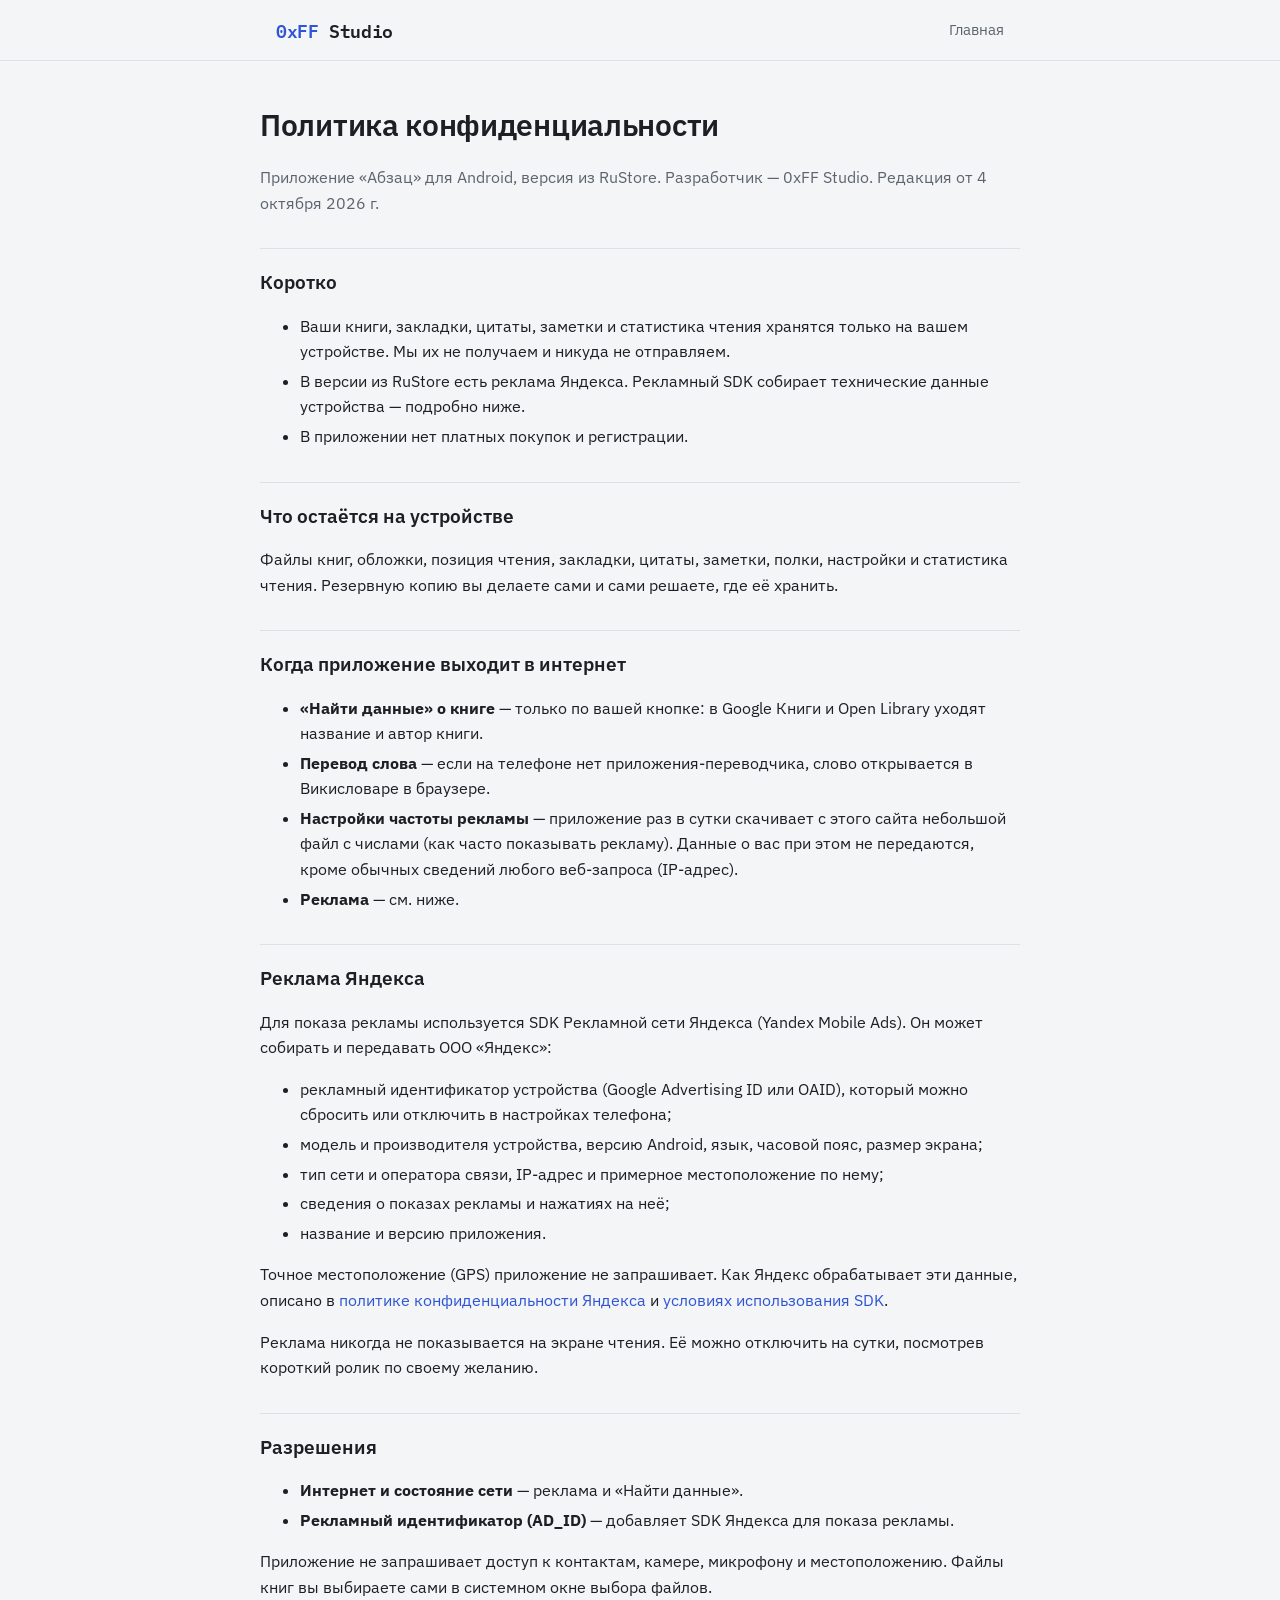
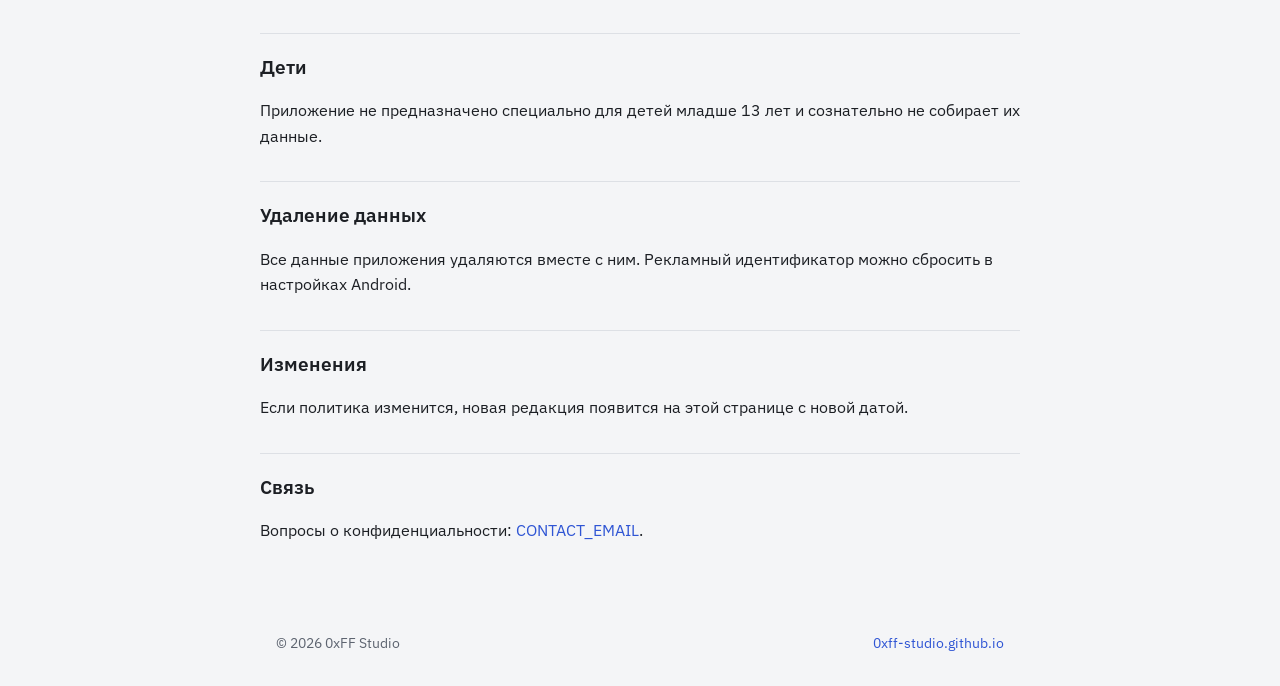
==== privacy.html @ 7587f191 "Сайт 0xFF Studio: главная, политика конфиденциальности Абзаца, настройки рекламы" ====
<!doctype html>
<html lang="ru">
<head>
<meta charset="utf-8">
<meta name="viewport" content="width=device-width, initial-scale=1">
<title>Политика конфиденциальности — Абзац</title>
<link rel="icon" href="abzac/icon.png">
<link rel="preconnect" href="https://fonts.googleapis.com">
<link rel="preconnect" href="https://fonts.gstatic.com" crossorigin>
<link href="https://fonts.googleapis.com/css2?family=IBM+Plex+Mono:wght@600&family=IBM+Plex+Sans:wght@400;500;600&display=swap" rel="stylesheet">
<link rel="stylesheet" href="style.css">
</head>
<body>
<header class="top">
  <div class="wrap">
    <a class="logo" href="./"><b>0xFF</b> Studio</a>
    <nav><a href="./">Главная</a></nav>
  </div>
</header>

<main class="wrap doc">
<h1>Политика конфиденциальности</h1>
<p class="muted">Приложение «Абзац» для Android, версия из RuStore. Разработчик — 0xFF Studio.
Редакция от 4 октября 2026 г.</p>

<h2>Коротко</h2>
<ul>
  <li>Ваши книги, закладки, цитаты, заметки и статистика чтения хранятся только на вашем устройстве.
    Мы их не получаем и никуда не отправляем.</li>
  <li>В версии из RuStore есть реклама Яндекса. Рекламный SDK собирает технические данные устройства —
    подробно ниже.</li>
  <li>В приложении нет платных покупок и регистрации.</li>
</ul>

<h2>Что остаётся на устройстве</h2>
<p>Файлы книг, обложки, позиция чтения, закладки, цитаты, заметки, полки, настройки и статистика чтения.
Резервную копию вы делаете сами и сами решаете, где её хранить.</p>

<h2>Когда приложение выходит в интернет</h2>
<ul>
  <li><b>«Найти данные» о книге</b> — только по вашей кнопке: в Google Книги и Open Library уходят
    название и автор книги.</li>
  <li><b>Перевод слова</b> — если на телефоне нет приложения-переводчика, слово открывается
    в Викисловаре в браузере.</li>
  <li><b>Настройки частоты рекламы</b> — приложение раз в сутки скачивает с этого сайта небольшой файл
    с числами (как часто показывать рекламу). Данные о вас при этом не передаются, кроме обычных
    сведений любого веб-запроса (IP-адрес).</li>
  <li><b>Реклама</b> — см. ниже.</li>
</ul>

<h2>Реклама Яндекса</h2>
<p>Для показа рекламы используется SDK Рекламной сети Яндекса (Yandex Mobile Ads). Он может собирать
и передавать ООО «Яндекс»:</p>
<ul>
  <li>рекламный идентификатор устройства (Google Advertising ID или OAID), который можно сбросить
    или отключить в настройках телефона;</li>
  <li>модель и производителя устройства, версию Android, язык, часовой пояс, размер экрана;</li>
  <li>тип сети и оператора связи, IP-адрес и примерное местоположение по нему;</li>
  <li>сведения о показах рекламы и нажатиях на неё;</li>
  <li>название и версию приложения.</li>
</ul>
<p>Точное местоположение (GPS) приложение не запрашивает. Как Яндекс обрабатывает эти данные,
описано в <a href="https://yandex.ru/legal/confidential/">политике конфиденциальности Яндекса</a>
и <a href="https://yandex.ru/legal/mobileads_sdk_agreement/">условиях использования SDK</a>.</p>
<p>Реклама никогда не показывается на экране чтения. Её можно отключить на сутки,
посмотрев короткий ролик по своему желанию.</p>

<h2>Разрешения</h2>
<ul>
  <li><b>Интернет и состояние сети</b> — реклама и «Найти данные».</li>
  <li><b>Рекламный идентификатор (AD_ID)</b> — добавляет SDK Яндекса для показа рекламы.</li>
</ul>
<p>Приложение не запрашивает доступ к контактам, камере, микрофону и местоположению.
Файлы книг вы выбираете сами в системном окне выбора файлов.</p>

<h2>Дети</h2>
<p>Приложение не предназначено специально для детей младше 13 лет и сознательно не собирает
их данные.</p>

<h2>Удаление данных</h2>
<p>Все данные приложения удаляются вместе с ним. Рекламный идентификатор можно сбросить
в настройках Android.</p>

<h2>Изменения</h2>
<p>Если политика изменится, новая редакция появится на этой странице с новой датой.</p>

<h2>Связь</h2>
<p>Вопросы о конфиденциальности: <a href="mailto:CONTACT_EMAIL">CONTACT_EMAIL</a>.</p>
</main>

<footer>
  <div class="wrap">
    <span>© 2026 0xFF Studio</span>
    <a href="./">0xff-studio.github.io</a>
  </div>
</footer>
</body>
</html>
---- style.css ----
:root {
  --bg: #f4f5f7;
  --surface: #ffffff;
  --text: #1c1f24;
  --muted: #5d6470;
  --line: #dde0e5;
  --accent: #2f55d4;
  --accent-soft: rgba(47, 85, 212, .08);
}
@media (prefers-color-scheme: dark) {
  :root {
    --bg: #131518;
    --surface: #1b1e22;
    --text: #e9ebee;
    --muted: #9aa1ab;
    --line: #2b2f35;
    --accent: #8ea6ff;
    --accent-soft: rgba(142, 166, 255, .10);
  }
}
* { box-sizing: border-box; }
html { -webkit-text-size-adjust: 100%; }
body {
  margin: 0;
  background: var(--bg);
  color: var(--text);
  font: 16px/1.6 "IBM Plex Sans", system-ui, -apple-system, "Segoe UI", sans-serif;
}
a { color: var(--accent); text-decoration: none; }
a:hover { text-decoration: underline; }
.wrap { max-width: 760px; margin: 0 auto; padding: 0 16px; }

header.top { border-bottom: 1px solid var(--line); }
header.top .wrap { display: flex; align-items: center; justify-content: space-between; height: 60px; }
.logo { font-family: "IBM Plex Mono", ui-monospace, monospace; font-weight: 600; font-size: 18px; color: var(--text); letter-spacing: -.02em; }
.logo b { color: var(--accent); font-weight: 600; }
nav a { color: var(--muted); margin-left: 20px; font-size: 15px; }
nav a:hover { color: var(--text); text-decoration: none; }

.hero { padding: 64px 0 40px; }
.hero h1 { font-size: clamp(30px, 6vw, 44px); line-height: 1.15; margin: 0 0 16px; letter-spacing: -.02em; font-weight: 600; }
.hero p { font-size: 18px; color: var(--muted); margin: 0; max-width: 560px; }

.section-title { font-size: 13px; text-transform: uppercase; letter-spacing: .08em; color: var(--muted); margin: 32px 0 12px; font-weight: 500; }

.app {
  background: var(--surface);
  border: 1px solid var(--line);
  border-radius: 16px;
  padding: 24px;
  display: grid;
  grid-template-columns: 72px 1fr;
  gap: 20px;
  align-items: start;
}
.app img { width: 72px; height: 72px; border-radius: 16px; display: block; }
.app h2 { margin: 0 0 4px; font-size: 22px; font-weight: 600; }
.app .tag { color: var(--muted); margin: 0 0 12px; }
.app ul { margin: 0 0 16px; padding-left: 18px; color: var(--text); }
.app li { margin: 2px 0; }
.app .promise { background: var(--accent-soft); border-radius: 10px; padding: 10px 14px; margin: 0 0 16px; font-size: 15px; }
.actions { display: flex; flex-wrap: wrap; gap: 10px; }
.btn {
  display: inline-block; padding: 9px 16px; border-radius: 10px; font-weight: 500; font-size: 15px;
  border: 1px solid var(--line); color: var(--text); background: transparent;
}
.btn.primary { background: var(--accent); border-color: var(--accent); color: #fff; }
@media (prefers-color-scheme: dark) { .btn.primary { color: #10131a; } }
.btn:hover { text-decoration: none; filter: brightness(1.05); }
.btn.disabled { opacity: .55; pointer-events: none; }

.contact { background: var(--surface); border: 1px solid var(--line); border-radius: 16px; padding: 20px 24px; }
.contact p { margin: 0; color: var(--muted); }

footer { color: var(--muted); font-size: 14px; padding: 48px 0 32px; }
footer .wrap { display: flex; flex-wrap: wrap; gap: 8px 20px; justify-content: space-between; }

/* Документы */
.doc { padding: 40px 0 24px; }
.doc h1 { font-size: 30px; margin: 0 0 6px; font-weight: 600; letter-spacing: -.01em; }
.doc h2 { font-size: 19px; margin: 32px 0 8px; padding-top: 18px; border-top: 1px solid var(--line); font-weight: 600; }
.doc .muted { color: var(--muted); }
.doc li { margin: 4px 0; }

@media (max-width: 480px) {
  .app { grid-template-columns: 1fr; }
  nav a { margin-left: 14px; }
  .hero { padding: 44px 0 28px; }
}
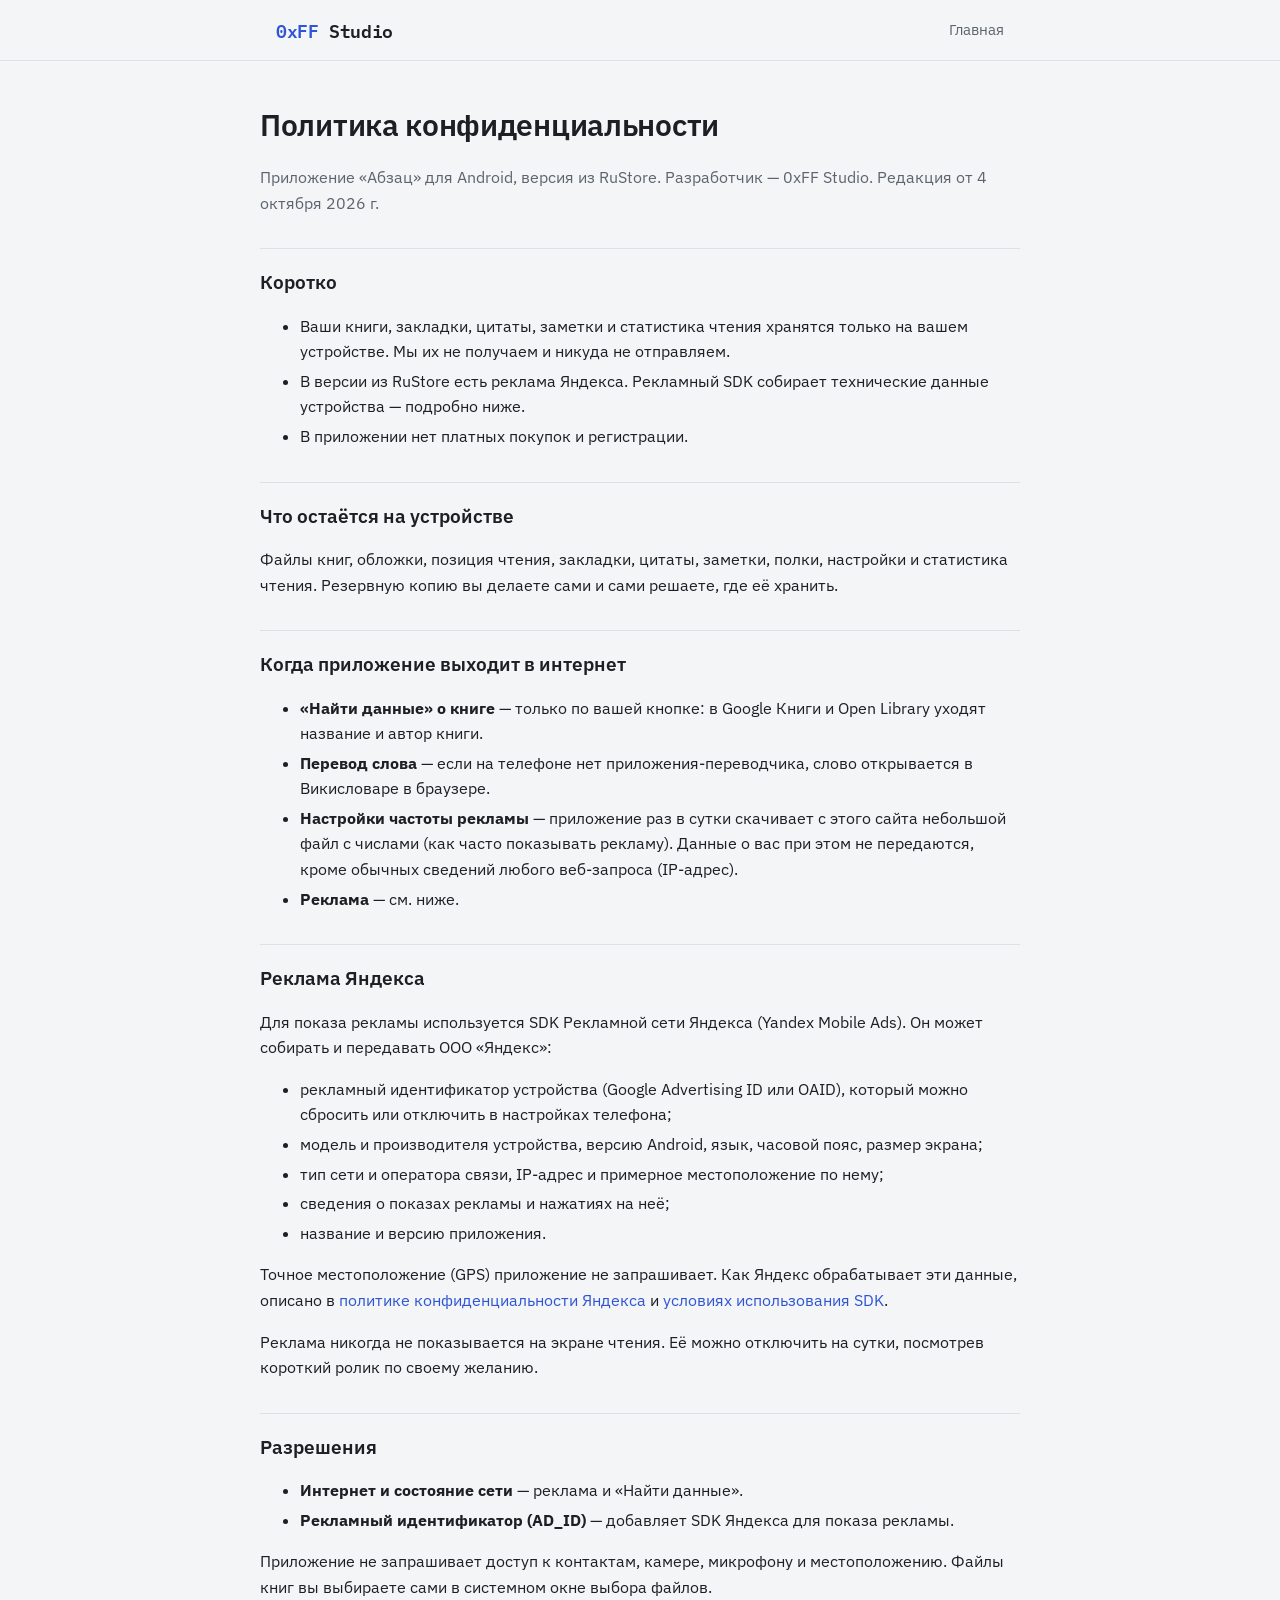
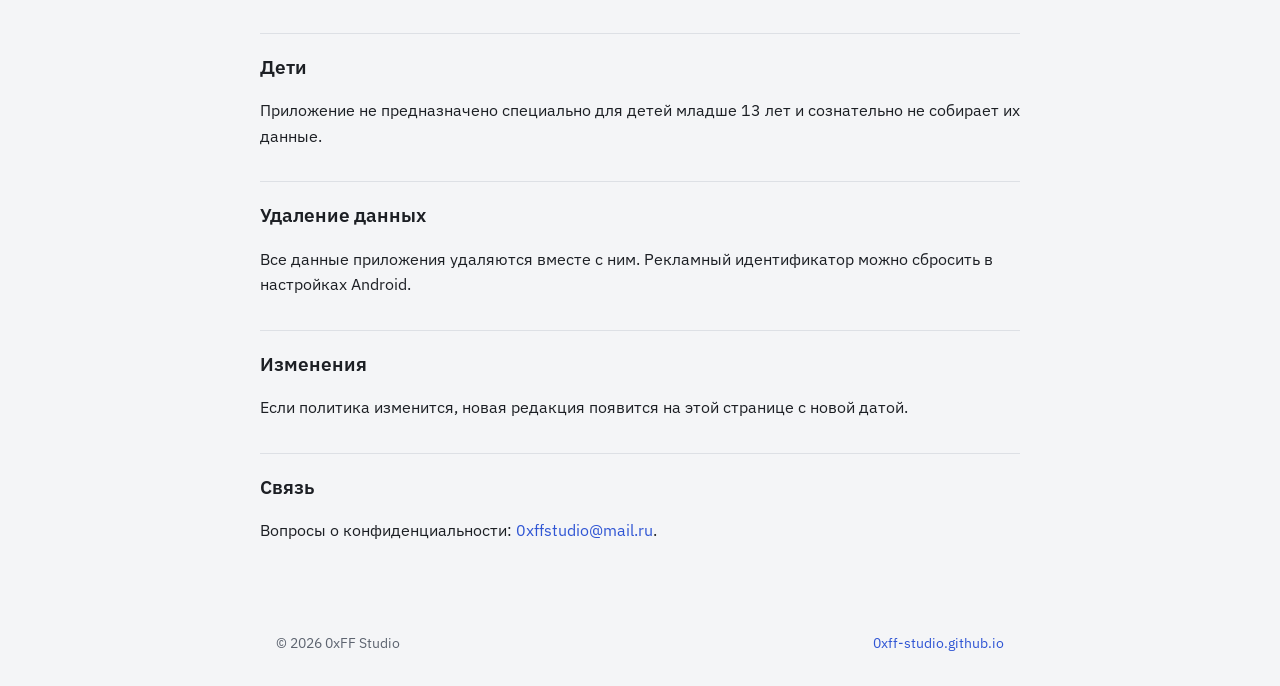
==== commit 4074aac2: "Почта для связи: 0xffstudio@mail.ru" ====
--- a/privacy.html
+++ b/privacy.html
@@ -85,7 +85,7 @@
 <p>Если политика изменится, новая редакция появится на этой странице с новой датой.</p>
 
 <h2>Связь</h2>
-<p>Вопросы о конфиденциальности: <a href="mailto:CONTACT_EMAIL">CONTACT_EMAIL</a>.</p>
+<p>Вопросы о конфиденциальности: <a href="mailto:0xffstudio@mail.ru">0xffstudio@mail.ru</a>.</p>
 </main>
 
 <footer>
